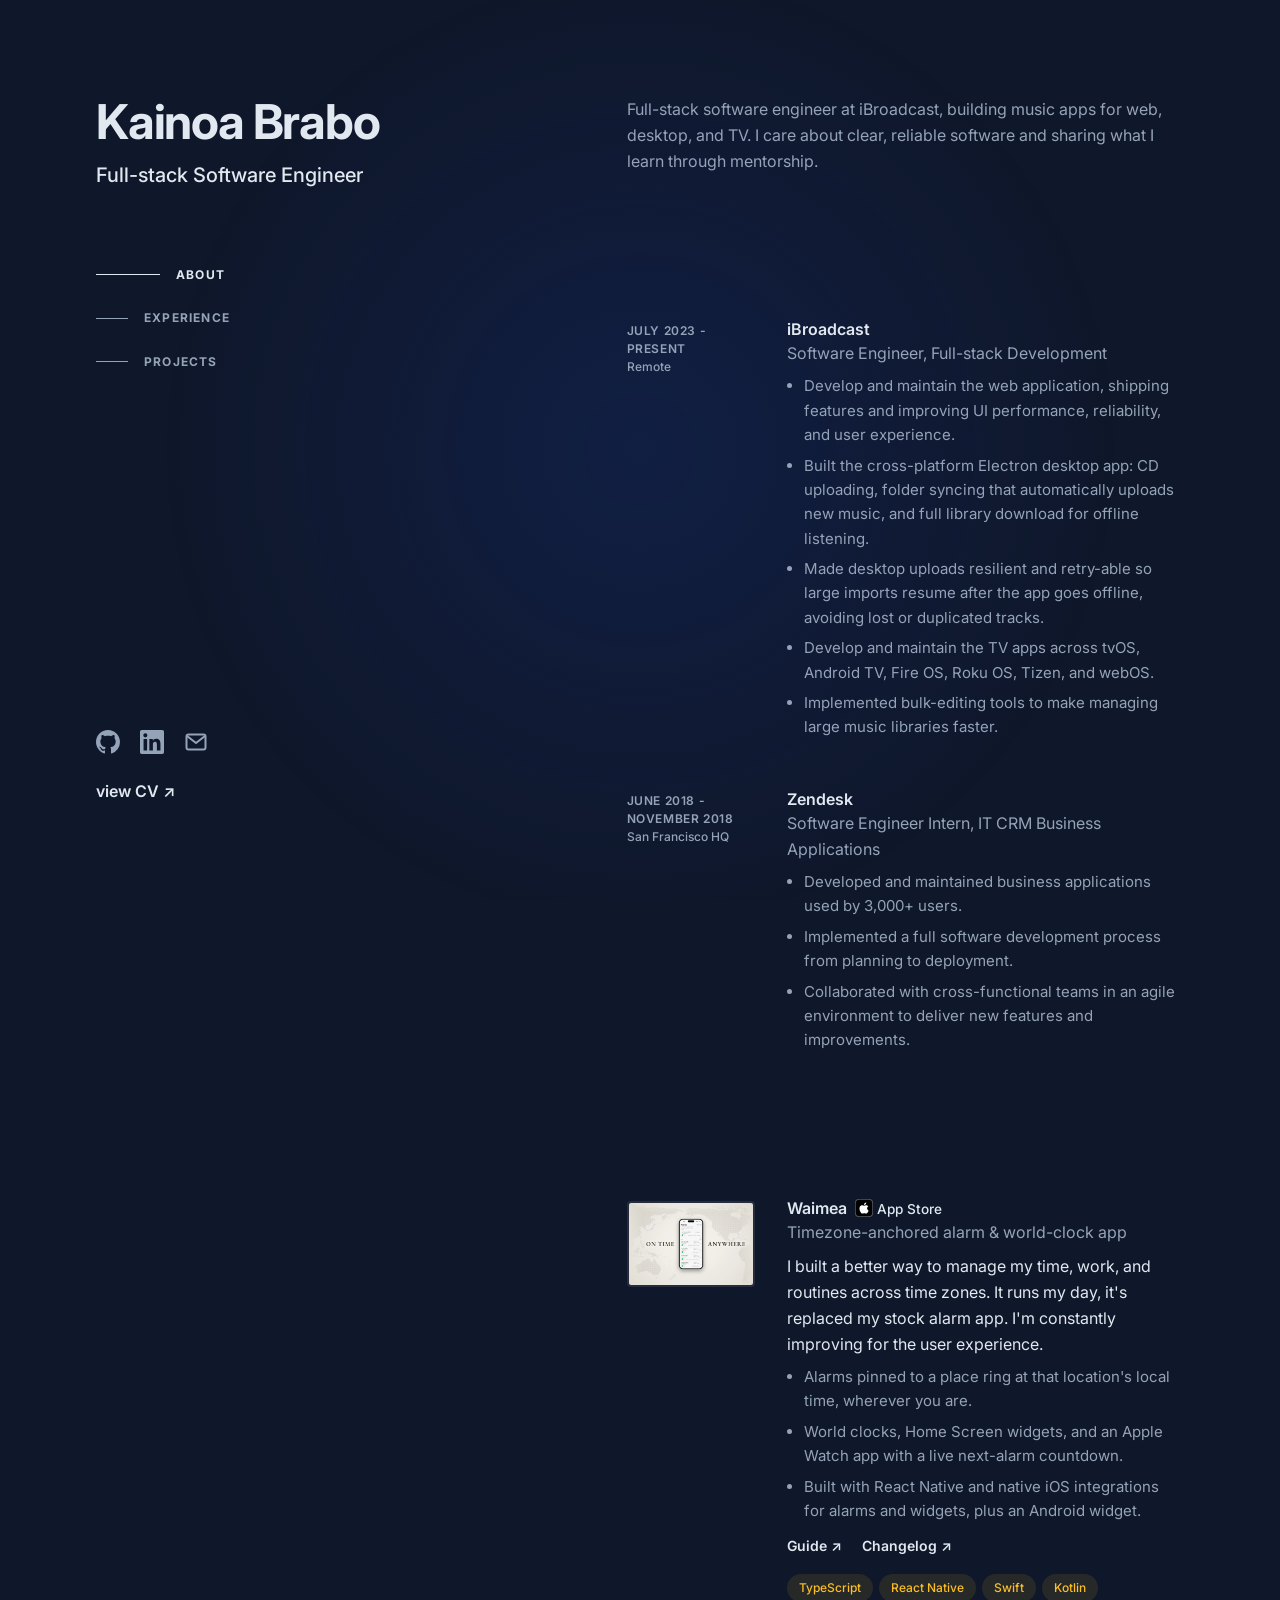
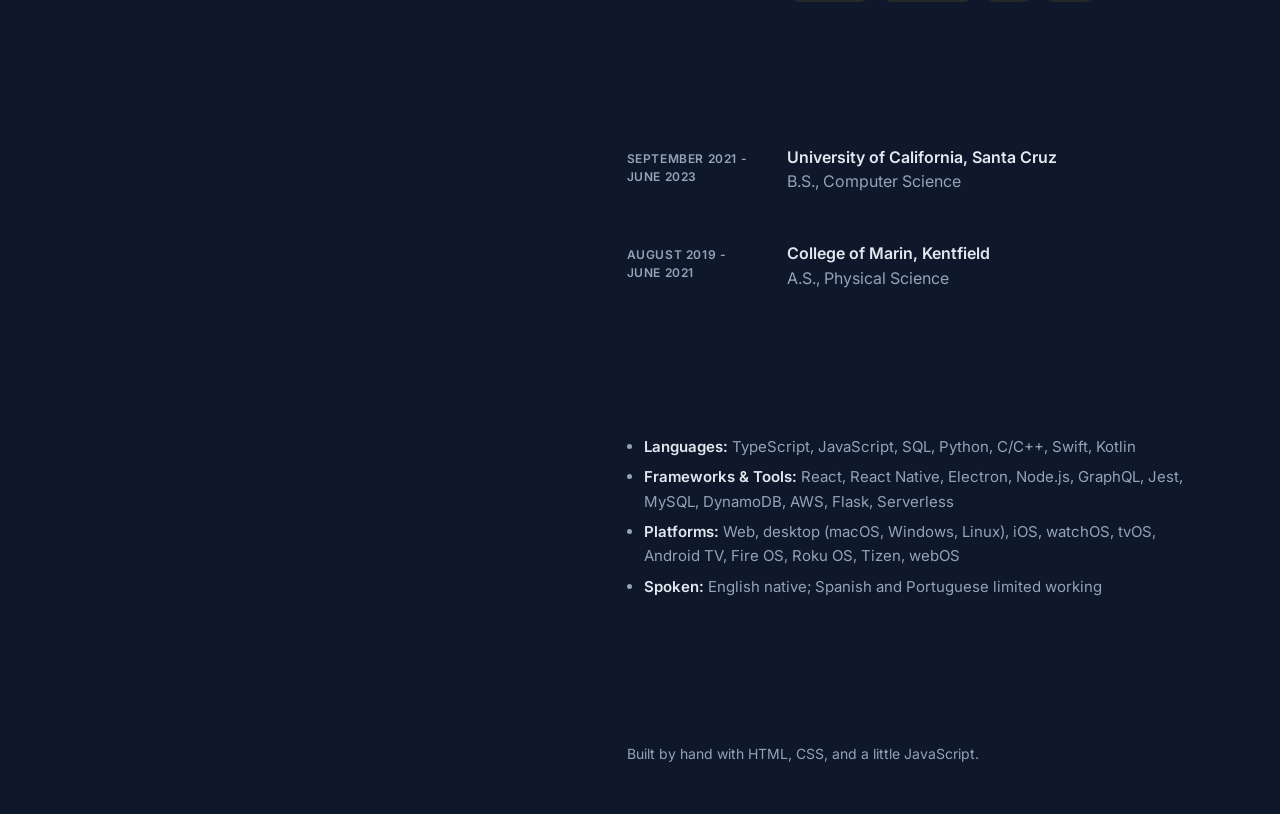
==== index.html @ 584d76d6 "portfolio: tighter section spacing on mobile" ====
<!DOCTYPE html>
<html lang="en">

<head>
    <meta charset="UTF-8">
    <meta name="viewport" content="width=device-width, initial-scale=1.0">
    <title>Kainoa Brabo | Full-stack Software Engineer</title>
    <meta name="description" content="Kainoa Brabo, full-stack software engineer at iBroadcast building music apps for web, desktop, and TV.">
    <meta name="theme-color" content="#0f172a">
    <link rel="canonical" href="https://kainoabrabo.com/">

    <!-- Open Graph / social preview -->
    <meta property="og:type" content="website">
    <meta property="og:title" content="Kainoa Brabo | Full-stack Software Engineer">
    <meta property="og:description" content="Full-stack software engineer at iBroadcast building music apps for web, desktop, and TV.">
    <meta property="og:url" content="https://kainoabrabo.com/">
    <meta name="twitter:card" content="summary">

    <!-- Inline SVG favicon (KB monogram), no external asset -->
    <link rel="icon" href="data:image/svg+xml,%3Csvg xmlns='http://www.w3.org/2000/svg' viewBox='0 0 32 32'%3E%3Crect width='32' height='32' rx='7' fill='%230f172a'/%3E%3Ctext x='16' y='21.5' text-anchor='middle' font-family='Arial,Helvetica,sans-serif' font-size='15' font-weight='700' fill='%23fbbf24'%3EKB%3C/text%3E%3C/svg%3E">

    <link rel="preconnect" href="https://fonts.googleapis.com">
    <link rel="preconnect" href="https://fonts.gstatic.com" crossorigin>
    <link href="https://fonts.googleapis.com/css2?family=Inter:wght@400;500;600;700&display=swap" rel="stylesheet">
    <link href="./assets/styles.css?v=9" rel="stylesheet">
    <script src="./js/main.js" defer></script>
</head>

<body>
    <a class="skip" href="#content">Skip to content</a>
    <div class="spotlight" aria-hidden="true"></div>

    <div class="layout">
        <header class="side">
            <div>
                <h1 class="name"><a href="/">Kainoa Brabo</a></h1>
                <p class="role">Full-stack Software Engineer</p>

                <!-- Print only: plain-text contact line, so the URLs survive on paper and in ATS text extraction. -->
                <p class="contact-print print-only">kainoabrabo.com &middot; brabo.kainoa@gmail.com &middot; linkedin.com/in/kainoabrabo &middot; github.com/kaibrabo</p>

                <nav class="nav" aria-label="Sections">
                    <ul>
                        <li><a href="#about"><span class="nav-line"></span><span>About</span></a></li>
                        <li><a href="#experience"><span class="nav-line"></span><span>Experience</span></a></li>
                        <li><a href="#projects"><span class="nav-line"></span><span>Projects</span></a></li>
                    </ul>
                </nav>
            </div>

            <div class="side-bottom">
                <ul class="socials" aria-label="Contact and profiles">
                    <li>
                        <a href="https://www.github.com/kaibrabo" aria-label="GitHub">
                            <svg viewBox="0 0 16 16" width="24" height="24" aria-hidden="true" focusable="false"><path fill="currentColor" d="M8 0C3.58 0 0 3.58 0 8c0 3.54 2.29 6.53 5.47 7.59.4.07.55-.17.55-.38 0-.19-.01-.82-.01-1.49-2.01.37-2.53-.49-2.69-.94-.09-.23-.48-.94-.82-1.13-.28-.15-.68-.52-.01-.53.63-.01 1.08.58 1.23.82.72 1.21 1.87.87 2.33.66.07-.52.28-.87.51-1.07-1.78-.2-3.64-.89-3.64-3.95 0-.87.31-1.59.82-2.15-.08-.2-.36-1.02.08-2.12 0 0 .67-.21 2.2.82.64-.18 1.32-.27 2-.27.68 0 1.36.09 2 .27 1.53-1.04 2.2-.82 2.2-.82.44 1.1.16 1.92.08 2.12.51.56.82 1.27.82 2.15 0 3.07-1.87 3.75-3.65 3.95.29.25.54.73.54 1.48 0 1.07-.01 1.93-.01 2.2 0 .21.15.46.55.38A8.01 8.01 0 0 0 16 8c0-4.42-3.58-8-8-8z"/></svg>
                        </a>
                    </li>
                    <li>
                        <a href="https://www.linkedin.com/in/kainoabrabo" aria-label="LinkedIn">
                            <svg viewBox="0 0 24 24" width="24" height="24" aria-hidden="true" focusable="false"><path fill="currentColor" d="M20.45 20.45h-3.56v-5.57c0-1.33-.02-3.04-1.85-3.04-1.85 0-2.14 1.45-2.14 2.94v5.67H9.35V9h3.41v1.56h.05c.48-.9 1.64-1.85 3.37-1.85 3.6 0 4.27 2.37 4.27 5.46v6.28zM5.34 7.43a2.06 2.06 0 1 1 0-4.13 2.06 2.06 0 0 1 0 4.13zM7.12 20.45H3.56V9h3.56v11.45zM22.22 0H1.77C.79 0 0 .77 0 1.73v20.54C0 23.23.79 24 1.77 24h20.45c.98 0 1.78-.77 1.78-1.73V1.73C24 .77 23.2 0 22.22 0z"/></svg>
                        </a>
                    </li>
                    <li>
                        <a href="mailto:brabo.kainoa@gmail.com" aria-label="Email">
                            <svg viewBox="0 0 24 24" width="24" height="24" aria-hidden="true" focusable="false"><rect x="2.5" y="4.5" width="19" height="15" rx="2" fill="none" stroke="currentColor" stroke-width="2"/><path d="m3 6 9 7 9-7" fill="none" stroke="currentColor" stroke-width="2" stroke-linejoin="round"/></svg>
                        </a>
                    </li>
                </ul>
                <a class="resume-link" href="./Kainoa-Brabo-Resume.pdf">view CV <span aria-hidden="true">&#8599;</span></a>
            </div>
        </header>

        <main id="content">
            <section id="about" aria-labelledby="about-title">
                <h2 class="section-title" id="about-title">About</h2>
                <p>Full-stack software engineer at iBroadcast, building music apps for web, desktop, and TV. I care about clear, reliable software and sharing what I learn through mentorship.</p>
            </section>

            <section id="experience" aria-labelledby="experience-title">
                <h2 class="section-title" id="experience-title">Experience</h2>
                <ol class="cards">
                    <li class="card">
                        <p class="card-date">July 2023 - Present<span class="sep"> | </span><span class="card-loc">Remote</span></p>
                        <div class="card-body">
                            <h3 class="card-title"><a href="https://www.ibroadcast.com/">iBroadcast</a></h3>
                            <p class="card-role">Software Engineer, Full-stack Development</p>
                            <ul class="points">
                                <li>Develop and maintain the web application, shipping features and improving UI performance, reliability, and user experience.</li>
                                <li>Built the cross-platform Electron desktop app: CD uploading, folder syncing that automatically uploads new music, and full library download for offline listening.</li>
                                <li>Made desktop uploads resilient and retry-able so large imports resume after the app goes offline, avoiding lost or duplicated tracks.</li>
                                <li>Develop and maintain the TV apps across tvOS, Android TV, Fire OS, Roku OS, Tizen, and webOS.</li>
                                <li>Implemented bulk-editing tools to make managing large music libraries faster.</li>
                            </ul>
                        </div>
                    </li>
                    <li class="card">
                        <p class="card-date">June 2018 - November 2018<span class="sep"> | </span><span class="card-loc">San Francisco HQ</span></p>
                        <div class="card-body">
                            <h3 class="card-title"><a href="https://www.zendesk.com/">Zendesk</a></h3>
                            <p class="card-role">Software Engineer Intern, IT CRM Business Applications</p>
                            <ul class="points">
                                <li>Developed and maintained business applications used by 3,000+ users.</li>
                                <li>Implemented a full software development process from planning to deployment.</li>
                                <li>Collaborated with cross-functional teams in an agile environment to deliver new features and improvements.</li>
                            </ul>
                        </div>
                    </li>
                </ol>
            </section>

            <section id="projects" aria-labelledby="projects-title">
                <h2 class="section-title" id="projects-title">Projects</h2>
                <ol class="cards">
                    <li class="card">
                        <img class="thumb" src="./assets/waimea-mockup.webp" width="960" height="640" loading="lazy" alt="Waimea home screen on an iPhone, listing clocks for San Francisco, New York, Sydney, London and Bangkok">
                        <div class="card-body">
                            <h3 class="card-title"><a href="https://kainoabrabo.com/waimea/">Waimea</a> <a class="appstore" href="https://apps.apple.com/app/id6805688588"><svg class="appstore-badge" width="24" height="24" xmlns="http://www.w3.org/2000/svg" viewBox="0 0 34 34" aria-hidden="true" focusable="false"><rect x="0.5" y="0.5" width="33" height="33" rx="7" fill="#000" stroke="#a6a6a6"/><g transform="translate(6.5,6.5) scale(0.88)" fill="#fff"><path d="M12.152 6.896c-.948 0-2.415-1.078-3.96-1.04-2.04.027-3.91 1.183-4.961 3.014-2.117 3.675-.546 9.103 1.519 12.09 1.013 1.454 2.208 3.09 3.792 3.032 1.52-.065 2.09-.987 3.935-.987 1.831 0 2.35.987 3.96.948 1.637-.026 2.676-1.48 3.676-2.948 1.156-1.688 1.636-3.325 1.662-3.415-.039-.013-3.182-1.221-3.22-4.857-.026-3.04 2.48-4.494 2.597-4.559-1.429-2.09-3.623-2.324-4.39-2.376-2-.156-3.675 1.09-4.61 1.09zM15.53 3.83c.843-1.012 1.4-2.427 1.245-3.83-1.207.052-2.662.805-3.532 1.818-.78.896-1.454 2.338-1.273 3.714 1.338.104 2.715-.688 3.559-1.701z"/></g></svg><span class="appstore-label">App Store</span></a></h3>
                            <p class="card-role">Timezone-anchored alarm &amp; world-clock app</p>
                            <p class="origin">I built a better way to manage my time, work, and routines across time zones. It runs my day, it's replaced my stock alarm app. I'm constantly improving for the user experience.</p>
                            <ul class="points">
                                <li>Alarms pinned to a place ring at that location's local time, wherever you are.</li>
                                <li>World clocks, Home Screen widgets, and an Apple Watch app with a live next-alarm countdown.</li>
                                <li>Built with React Native and native iOS integrations for alarms and widgets, plus an Android widget.</li>
                            </ul>
                            <p class="project-links"><a href="https://kainoabrabo.com/waimea/guide/">Guide <span aria-hidden="true">&#8599;</span></a> <a href="https://kainoabrabo.com/waimea/changelog/">Changelog <span aria-hidden="true">&#8599;</span></a></p>
                            <ul class="tags" aria-label="Technologies">
                                <li>TypeScript</li>
                                <li>React Native</li>
                                <li>Swift</li>
                                <li>Kotlin</li>
                            </ul>
                        </div>
                    </li>
                </ol>
            </section>

            <section id="education" aria-labelledby="education-title">
                <h2 class="section-title" id="education-title">Education</h2>
                <ol class="cards">
                    <li class="card">
                        <p class="card-date">September 2021 - June 2023</p>
                        <div class="card-body">
                            <h3 class="card-title">University of California, Santa Cruz</h3>
                            <p class="card-role">B.S., Computer Science</p>
                        </div>
                    </li>
                    <li class="card">
                        <p class="card-date">August 2019 - June 2021</p>
                        <div class="card-body">
                            <h3 class="card-title">College of Marin, Kentfield</h3>
                            <p class="card-role">A.S., Physical Science</p>
                        </div>
                    </li>
                </ol>
            </section>

            <section id="skills" aria-labelledby="skills-title">
                <h2 class="section-title" id="skills-title">Skills</h2>
                <ul class="points skills">
                    <li><strong>Languages:</strong> TypeScript, JavaScript, SQL, Python, C/C++, Swift, Kotlin</li>
                    <li><strong>Frameworks &amp; Tools:</strong> React, React Native, Electron, Node.js, GraphQL, Jest, MySQL, DynamoDB, AWS, Flask, Serverless</li>
                    <li><strong>Platforms:</strong> Web, desktop (macOS, Windows, Linux), iOS, watchOS, tvOS, Android TV, Fire OS, Roku OS, Tizen, webOS</li>
                    <li><strong>Spoken:</strong> English native; Spanish and Portuguese limited working</li>
                </ul>
            </section>

            <footer class="site-footer">
                <p>Built by hand with HTML, CSS, and a little JavaScript.</p>
            </footer>
        </main>
    </div>
</body>

</html>
---- assets/styles.css ----
/* Portfolio page. Mobile-first screen styles, wider layouts behind
   `screen and (min-width)` queries so they never apply when printing,
   and a separate print block at the end that turns the same HTML into a
   one-page Letter resume. */

@page {
    size: letter;
    margin: 0.5in;
}

:root {
    --bg: #0f172a;
    --text: #94a3b8;
    --head: #e2e8f0;
    --accent: #fbbf24;
    --tag-bg: rgba(251, 191, 36, 0.1);
    --card-hover: rgba(30, 41, 59, 0.5);
    --card-edge: rgba(148, 163, 184, 0.1);
    --spot: rgba(29, 78, 216, 0.15);
    --gutter: 1rem;
    color-scheme: dark;
}

* { box-sizing: border-box; }

html { -webkit-text-size-adjust: 100%; }

body {
    margin: 0;
    background: var(--bg);
    color: var(--text);
    font-family: Inter, system-ui, -apple-system, "Segoe UI", Roboto, "Helvetica Neue", Arial, sans-serif;
    font-size: 16px;
    line-height: 1.625;
    -webkit-font-smoothing: antialiased;
}

a { color: var(--head); text-decoration: none; }
a:hover { color: var(--accent); }
:focus-visible { outline: 2px solid var(--accent); outline-offset: 3px; border-radius: 2px; }

.print-only { display: none; }

.skip {
    position: absolute;
    left: var(--gutter);
    top: -4rem;
    z-index: 10;
    padding: 0.5rem 1rem;
    background: var(--accent);
    color: var(--bg);
    font-weight: 600;
    border-radius: 0.25rem;
}
.skip:focus { top: 1rem; color: var(--bg); }

/* Cursor spotlight: a fixed layer whose gradient centre js/main.js moves.
   Hidden unless the script turns it on (fine pointer, motion allowed). */
.spotlight {
    display: none;
    position: fixed;
    inset: 0;
    z-index: 0;
    pointer-events: none;
    background: radial-gradient(600px at var(--x, 50%) var(--y, 50%), var(--spot), transparent 80%);
}
.spotlight-on .spotlight { display: block; }

.layout {
    position: relative;
    z-index: 1;
    max-width: 80rem;
    margin: 0 auto;
    padding: 3rem var(--gutter);
}

/* Left column: name, role, nav, socials */
.name {
    margin: 0;
    font-size: 2.25rem;
    font-weight: 700;
    line-height: 1.1;
    letter-spacing: -0.025em;
}
.name a { color: var(--head); }

.role {
    margin: 0.75rem 0 0;
    color: var(--head);
    font-size: 1.125rem;
    font-weight: 500;
    line-height: 1.4;
}

.nav { display: none; }
.nav ul { list-style: none; margin: 0; padding: 0; width: max-content; }
.nav a {
    display: flex;
    align-items: center;
    padding: 0.75rem 0;
    color: var(--text);
    font-size: 0.75rem;
    font-weight: 700;
    letter-spacing: 0.1em;
    text-transform: uppercase;
}
.nav-line {
    display: inline-block;
    width: 2rem;
    height: 1px;
    margin-right: 1rem;
    background: currentColor;
    transition: width 0.15s ease, background-color 0.15s ease;
}
.nav a:hover,
.nav a:focus-visible,
.nav a.active { color: var(--head); }
.nav a:hover .nav-line,
.nav a:focus-visible .nav-line,
.nav a.active .nav-line { width: 4rem; background: var(--head); }

.socials {
    list-style: none;
    display: flex;
    align-items: center;
    gap: 1.25rem;
    margin: 2rem 0 0;
    padding: 0;
}
.socials a { display: block; color: var(--text); }
.socials a:hover { color: var(--head); }
.socials svg { display: block; width: 24px; height: 24px; }

.resume-link {
    display: inline-block;
    margin-top: 1.5rem;
    font-weight: 600;
}

/* Right column: sections */
/* Phone spacing is tighter; the tablet query restores the roomier values. */
main { padding-top: 2.5rem; }

section {
    margin-bottom: 2.5rem;
    scroll-margin-top: 4rem;
}

.section-title {
    position: sticky;
    top: 0;
    z-index: 2;
    margin: 0 calc(var(--gutter) * -1) 0.5rem;
    padding: 0.75rem var(--gutter);
    background: rgba(15, 23, 42, 0.75);
    -webkit-backdrop-filter: blur(8px);
    backdrop-filter: blur(8px);
    color: var(--head);
    font-size: 0.875rem;
    font-weight: 700;
    letter-spacing: 0.1em;
    text-transform: uppercase;
}

#about p { margin: 0 0 1rem; }

.cards { list-style: none; margin: 0; padding: 0; }

.card {
    position: relative;
    display: grid;
    gap: 0.5rem;
    margin-bottom: 2rem;
    transition: opacity 0.15s ease;
}
.card:last-child { margin-bottom: 0; }
/* Hover surface sits behind the content, wider than the card itself. */
.card::before {
    content: "";
    position: absolute;
    inset: -1rem;
    z-index: 0;
    border-radius: 0.375rem;
    transition: background-color 0.15s ease, box-shadow 0.15s ease;
}
.card > * { position: relative; z-index: 1; }

.card-date {
    margin: 0;
    padding-top: 0.25rem;
    font-size: 0.75rem;
    font-weight: 600;
    letter-spacing: 0.05em;
    line-height: 1.5;
    text-transform: uppercase;
}
.card-date .sep { display: none; }
.card-loc { display: block; font-weight: 500; text-transform: none; letter-spacing: 0; }

.card-title {
    margin: 0;
    color: var(--head);
    font-size: 1rem;
    font-weight: 600;
    line-height: 1.4;
}

.card-role { margin: 0; }

.origin { margin: 0.5rem 0 0; color: var(--head); }

.points {
    margin: 0.5rem 0 0;
    padding-left: 1.1rem;
    list-style: disc;
    font-size: 0.9375rem;
}
.points li { margin: 0.375rem 0 0; }
.skills { margin-top: 0; }
.skills strong { color: var(--head); font-weight: 600; }

.project-links { margin: 0.75rem 0 0; display: flex; gap: 1.25rem; font-size: 0.875rem; font-weight: 600; }

.tags {
    list-style: none;
    display: flex;
    flex-wrap: wrap;
    gap: 0.375rem;
    margin: 1rem 0 0;
    padding: 0;
}
.tags li {
    padding: 0.25rem 0.75rem;
    border-radius: 999px;
    background: var(--tag-bg);
    color: var(--accent);
    font-size: 0.75rem;
    font-weight: 500;
    line-height: 1.25rem;
}

.thumb {
    order: 2;
    display: block;
    width: 100%;
    max-width: 12rem;
    height: auto;
    border: 2px solid rgba(226, 232, 240, 0.1);
    border-radius: 0.25rem;
}

/* App Store link: the label reads as words, not only a glyph. */
.appstore { margin-left: 0.25rem; white-space: nowrap; font-weight: 500; }
.appstore-badge {
    width: auto;
    height: 18px;
    vertical-align: middle;
    position: relative;
    top: -1px;
}
.appstore-label { margin-left: 4px; font-size: 0.85em; vertical-align: middle; }

.site-footer { max-width: 28rem; padding-bottom: 3rem; font-size: 0.875rem; }
.site-footer p { margin: 0; }

/* Tablet */
@media screen and (min-width: 768px) {
    :root { --gutter: 3rem; }
    .layout { padding-top: 5rem; padding-bottom: 5rem; }
    .name { font-size: 3rem; }
    .role { font-size: 1.25rem; }
    main { padding-top: 4rem; }
    section { margin-bottom: 6rem; }
    .section-title { margin-bottom: 1rem; padding-top: 1.25rem; padding-bottom: 1.25rem; }
    .card { grid-template-columns: 8rem 1fr; gap: 1rem 2rem; margin-bottom: 3rem; }
    .thumb { order: 0; margin-top: 0.25rem; }
}

/* Desktop: sticky left column, scrolling right column */
@media screen and (min-width: 1024px) {
    :root { --gutter: 6rem; }
    .layout {
        display: flex;
        justify-content: space-between;
        gap: 1rem;
        padding-top: 0;
        padding-bottom: 0;
    }
    .side {
        position: sticky;
        top: 0;
        display: flex;
        flex-direction: column;
        justify-content: space-between;
        width: 48%;
        max-height: 100vh;
        padding: 6rem 0;
    }
    main { width: 52%; padding: 6rem 0 0; }
    section { margin-bottom: 9rem; scroll-margin-top: 6rem; }
    .nav { display: block; margin-top: 4rem; }

    /* The left nav names each section, so the headings are for screen readers only. */
    .section-title {
        position: absolute;
        width: 1px;
        height: 1px;
        margin: -1px;
        padding: 0;
        overflow: hidden;
        clip: rect(0 0 0 0);
        white-space: nowrap;
        border: 0;
    }

    /* Card highlight: hovering or focusing inside a list dims the other cards. */
    .card:hover::before,
    .card:focus-within::before {
        background: var(--card-hover);
        box-shadow: inset 0 1px 0 0 var(--card-edge);
    }
    .cards:hover .card,
    .cards:focus-within .card { opacity: 0.5; }
    .cards .card:hover,
    .cards .card:focus-within { opacity: 1; }
}

@media (prefers-reduced-motion: reduce) {
    .nav-line,
    .card,
    .card::before { transition: none; }
}

/* Print / Save as PDF: a one-page Letter resume from the same HTML.
   Only the base (mobile) screen styles reach here, since the wider layouts
   are screen-only, so this block undoes those and nothing else. */
@media print {
    /* Light color-scheme, or Chrome paints the page margins with the dark canvas. */
    :root { --text: #222; --head: #000; color-scheme: light; background: #fff; }

    /* Sizes in px: 1px = 1/96in in print, so 13.3px is 10pt body text. */
    body {
        background: #fff;
        color: #222;
        font-size: 13.3px;
        line-height: 1.3;
    }
    a { color: inherit; }

    .skip,
    .spotlight,
    .nav,
    .side-bottom,
    .thumb,
    .tags,
    .project-links,
    .appstore-badge,
    .site-footer { display: none !important; }
    .print-only { display: block; }

    .layout { display: block; max-width: none; padding: 0; }
    main { padding: 0; }

    .name { font-size: 28px; letter-spacing: 0.01em; }
    .role { margin: 2px 0 0; font-size: 15px; font-weight: 600; }
    .contact-print { margin: 3px 0 0; color: #444; }

    section { margin: 13px 0 0; }
    #about p { margin: 0; }

    .section-title {
        position: static;
        margin: 0 0 6px;
        padding: 0 0 2px;
        background: none;
        -webkit-backdrop-filter: none;
        backdrop-filter: none;
        border-bottom: 1px solid #999;
        font-size: 13.3px;
        letter-spacing: 0.12em;
    }

    /* Grid, not absolute positioning: positioned boxes paint after normal
       flow, which reorders the PDF's text and scrambles ATS extraction.
       .card-body's children join the grid so the date sits on the title row. */
    .card {
        display: grid;
        grid-template-columns: 1fr auto;
        gap: 0 1rem;
        margin: 0 0 8px;
        break-inside: avoid;
    }
    /* z-index on a grid item also paints it out of order, so reset both. */
    .card,
    .card > * { position: static; z-index: auto; }
    .card::before { display: none; }
    .card-body { display: contents; }
    .card-body > * { grid-column: 1 / -1; }
    .card-body > .card-title { grid-column: 1; grid-row: 1; }

    .card-date {
        grid-column: 2;
        grid-row: 1;
        padding: 0;
        color: #444;
        font-size: 12.5px;
        font-weight: 400;
        letter-spacing: 0;
        text-transform: none;
        text-align: right;
    }
    .card-date .sep,
    .card-loc { display: inline; font-weight: 400; }

    .card-title { font-size: 14px; font-weight: 700; }
    .card-role { font-style: italic; color: #333; }
    .origin { margin: 1px 0 0; color: #222; }

    .points { margin: 2px 0 0; padding-left: 16px; font-size: 13.3px; }
    .points li { margin: 0 0 1px; }
    .skills strong { color: #000; }

    .appstore { margin-left: 4px; font-weight: 400; }
    .appstore-label { margin-left: 0; font-size: 0.85em; color: #444; }
}
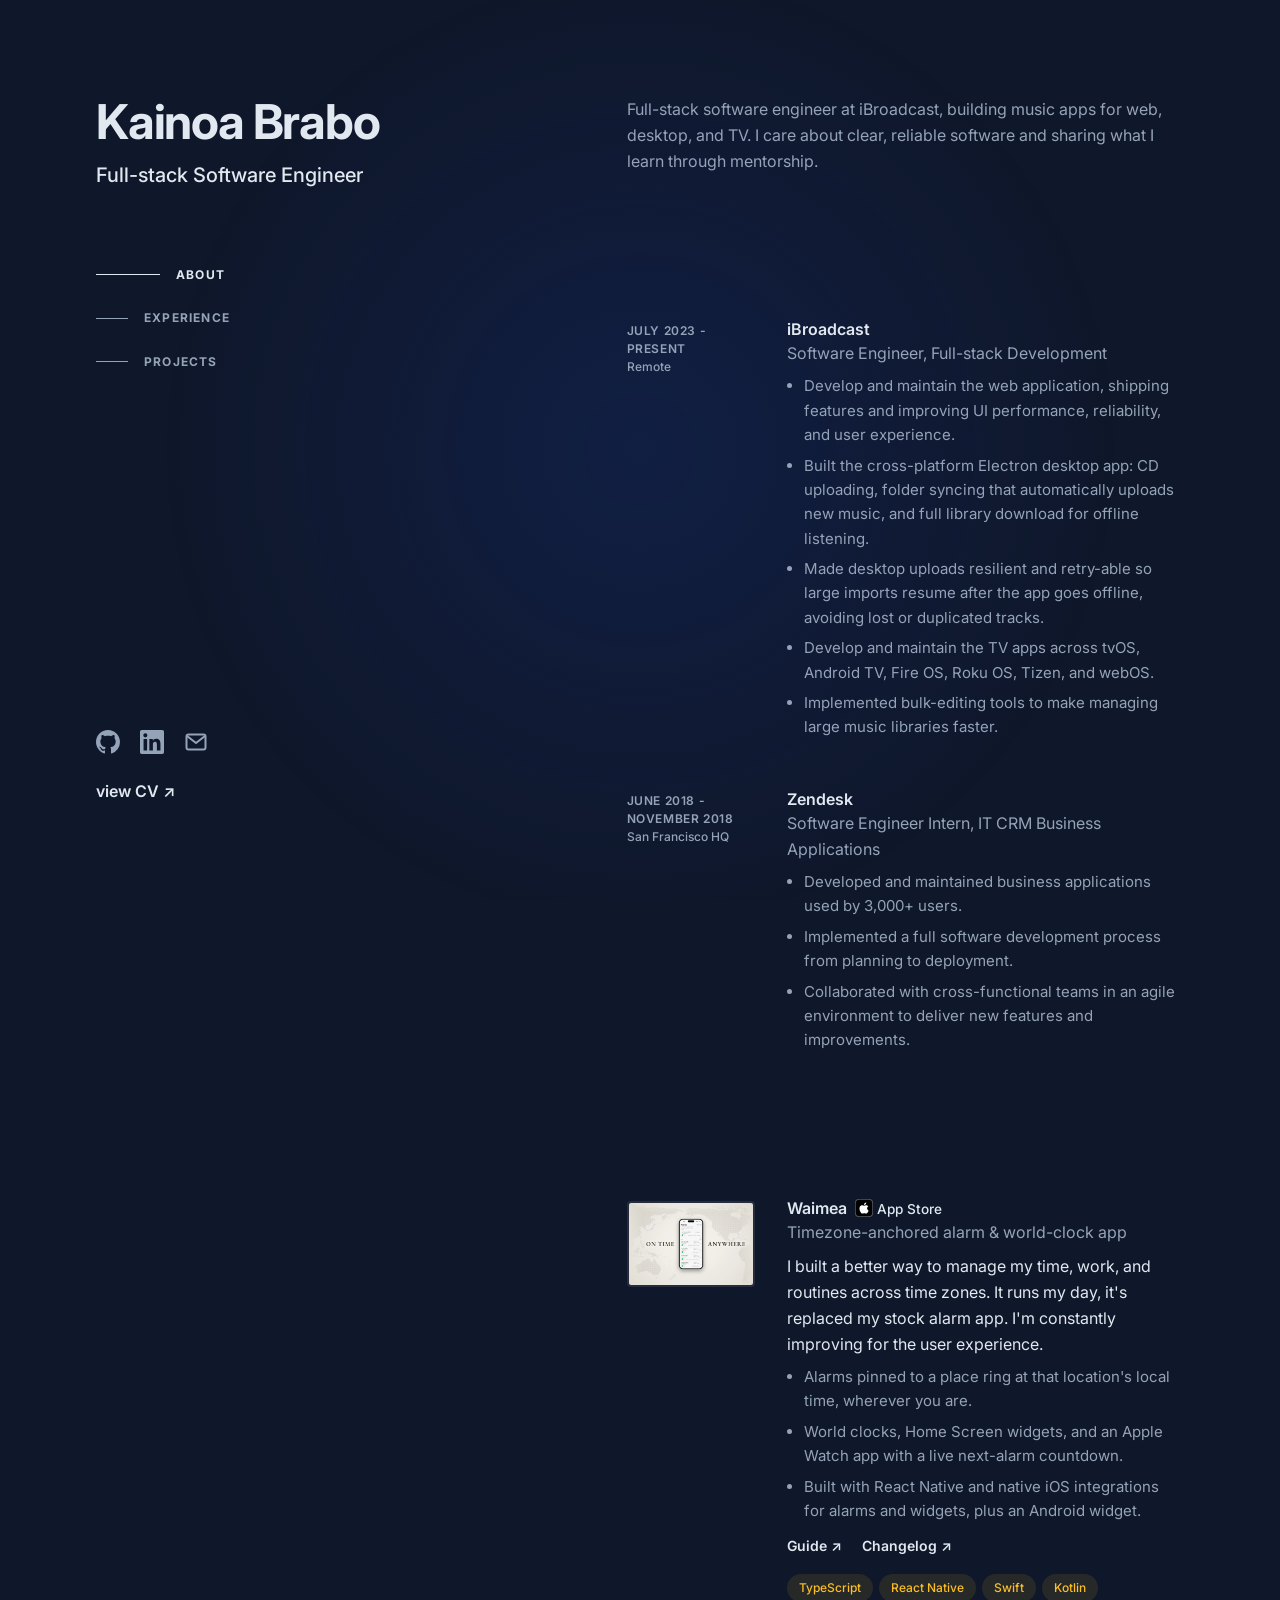
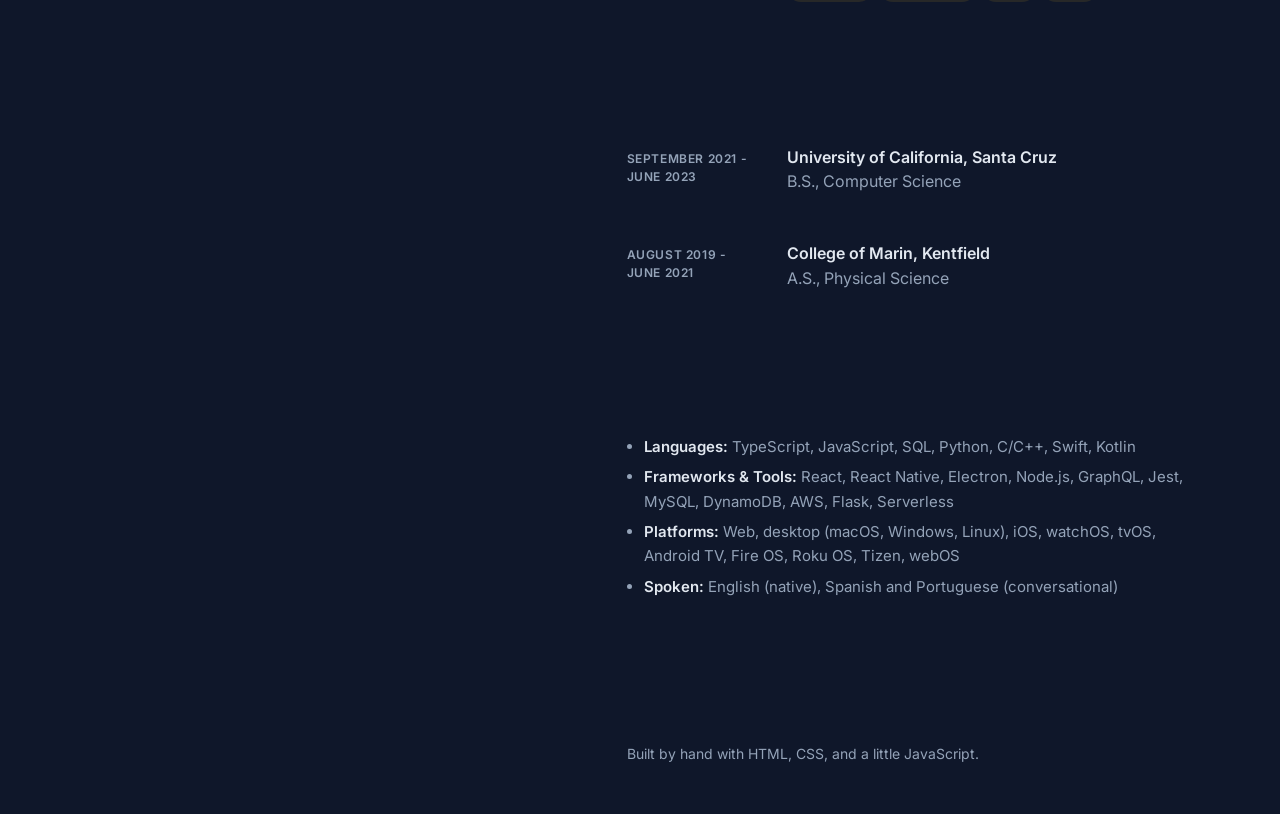
==== commit bbad602b: "portfolio: spoken languages as native and conversational" ====
--- a/index.html
+++ b/index.html
@@ -160,7 +160,7 @@
                     <li><strong>Languages:</strong> TypeScript, JavaScript, SQL, Python, C/C++, Swift, Kotlin</li>
                     <li><strong>Frameworks &amp; Tools:</strong> React, React Native, Electron, Node.js, GraphQL, Jest, MySQL, DynamoDB, AWS, Flask, Serverless</li>
                     <li><strong>Platforms:</strong> Web, desktop (macOS, Windows, Linux), iOS, watchOS, tvOS, Android TV, Fire OS, Roku OS, Tizen, webOS</li>
-                    <li><strong>Spoken:</strong> English native; Spanish and Portuguese limited working</li>
+                    <li><strong>Spoken:</strong> English (native), Spanish and Portuguese (conversational)</li>
                 </ul>
             </section>
 
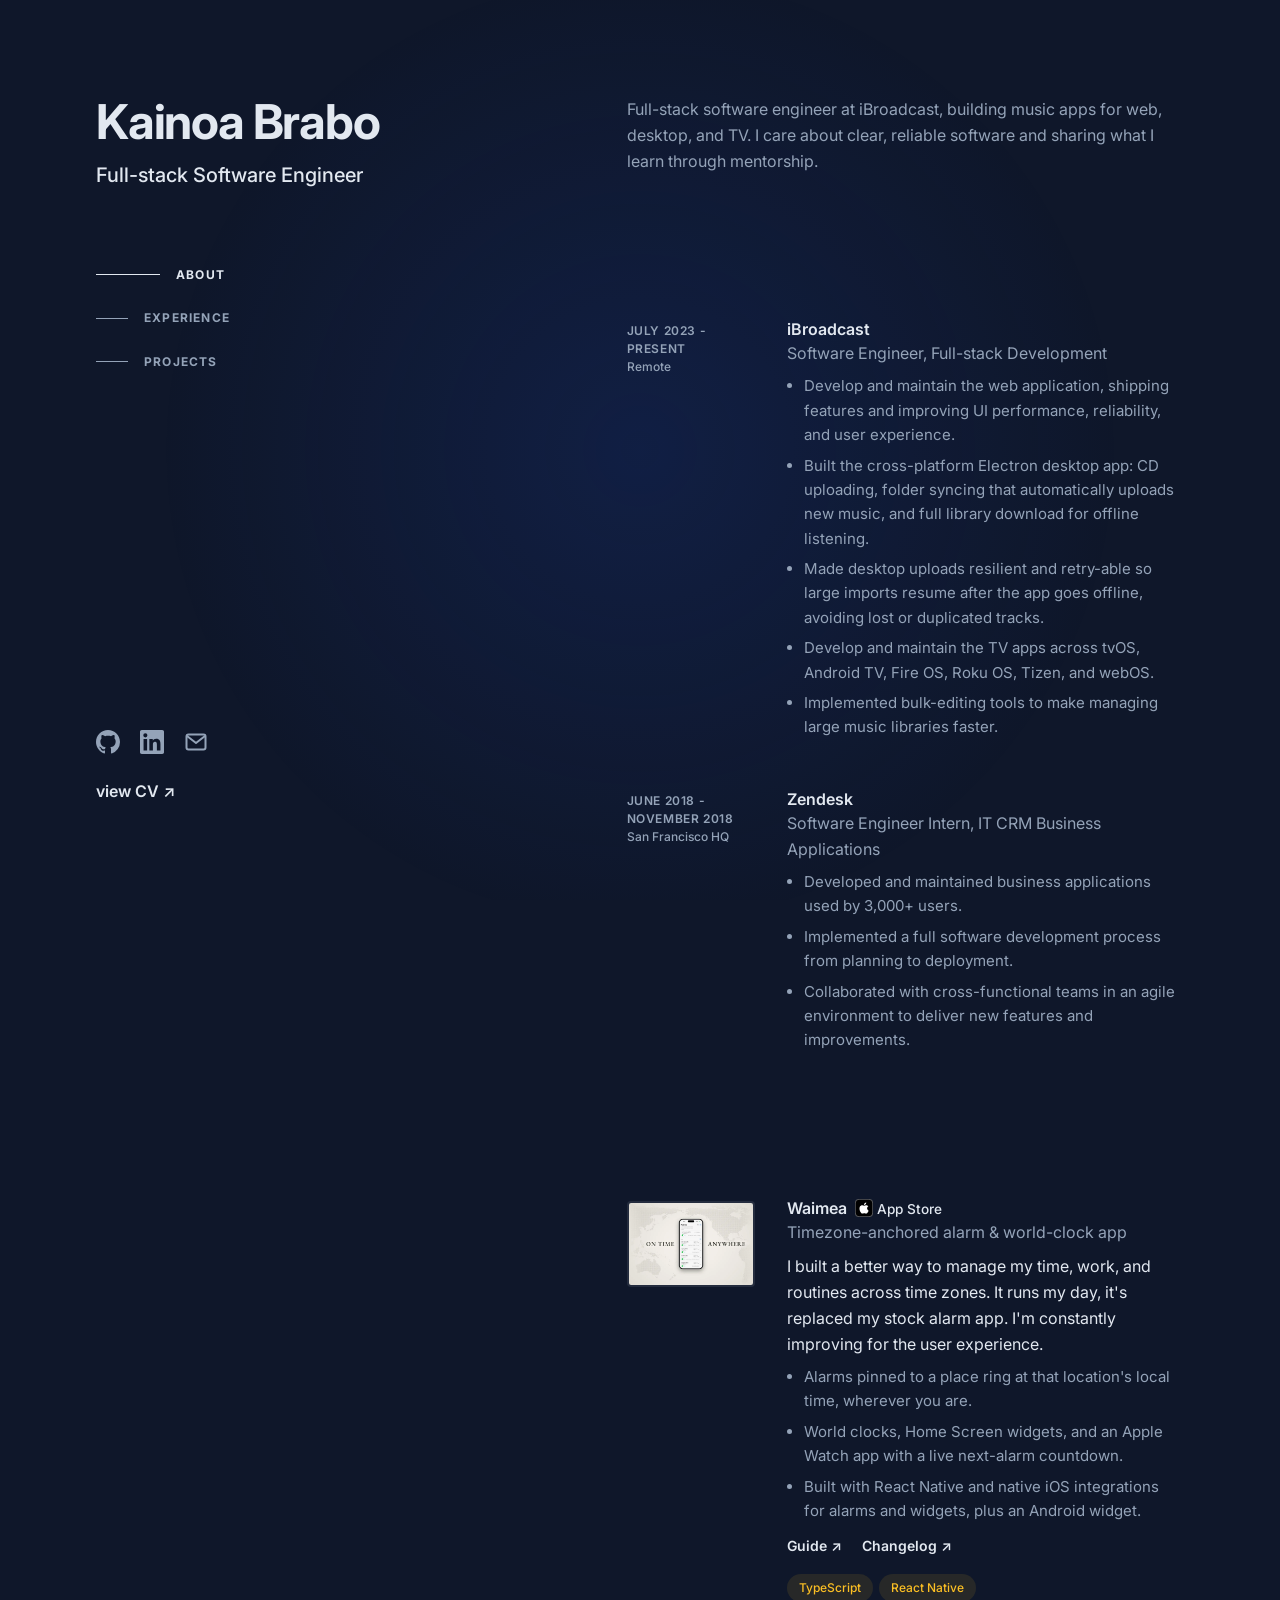
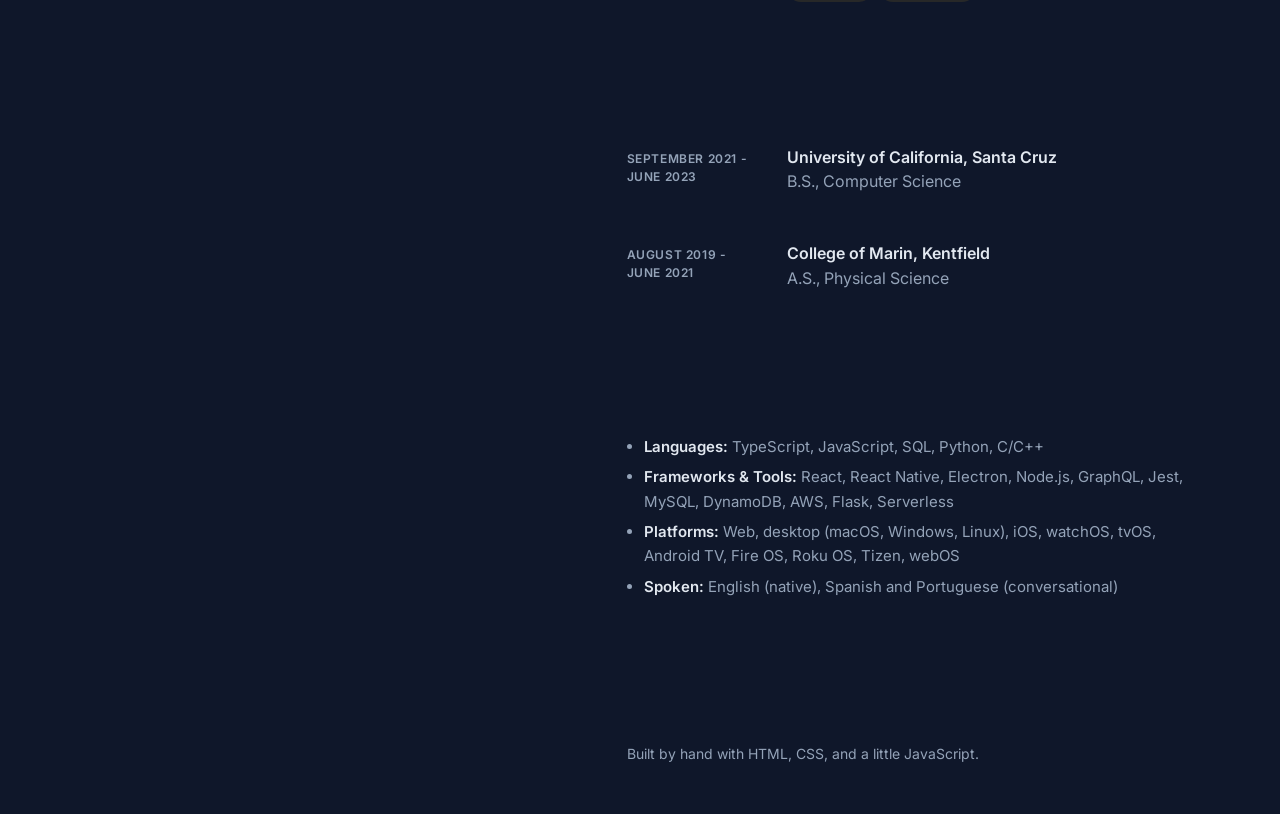
==== commit ee6cb04f: "portfolio: remove Swift and Kotlin" ====
--- a/index.html
+++ b/index.html
@@ -126,8 +126,6 @@
                             <ul class="tags" aria-label="Technologies">
                                 <li>TypeScript</li>
                                 <li>React Native</li>
-                                <li>Swift</li>
-                                <li>Kotlin</li>
                             </ul>
                         </div>
                     </li>
@@ -157,7 +155,7 @@
             <section id="skills" aria-labelledby="skills-title">
                 <h2 class="section-title" id="skills-title">Skills</h2>
                 <ul class="points skills">
-                    <li><strong>Languages:</strong> TypeScript, JavaScript, SQL, Python, C/C++, Swift, Kotlin</li>
+                    <li><strong>Languages:</strong> TypeScript, JavaScript, SQL, Python, C/C++</li>
                     <li><strong>Frameworks &amp; Tools:</strong> React, React Native, Electron, Node.js, GraphQL, Jest, MySQL, DynamoDB, AWS, Flask, Serverless</li>
                     <li><strong>Platforms:</strong> Web, desktop (macOS, Windows, Linux), iOS, watchOS, tvOS, Android TV, Fire OS, Roku OS, Tizen, webOS</li>
                     <li><strong>Spoken:</strong> English (native), Spanish and Portuguese (conversational)</li>
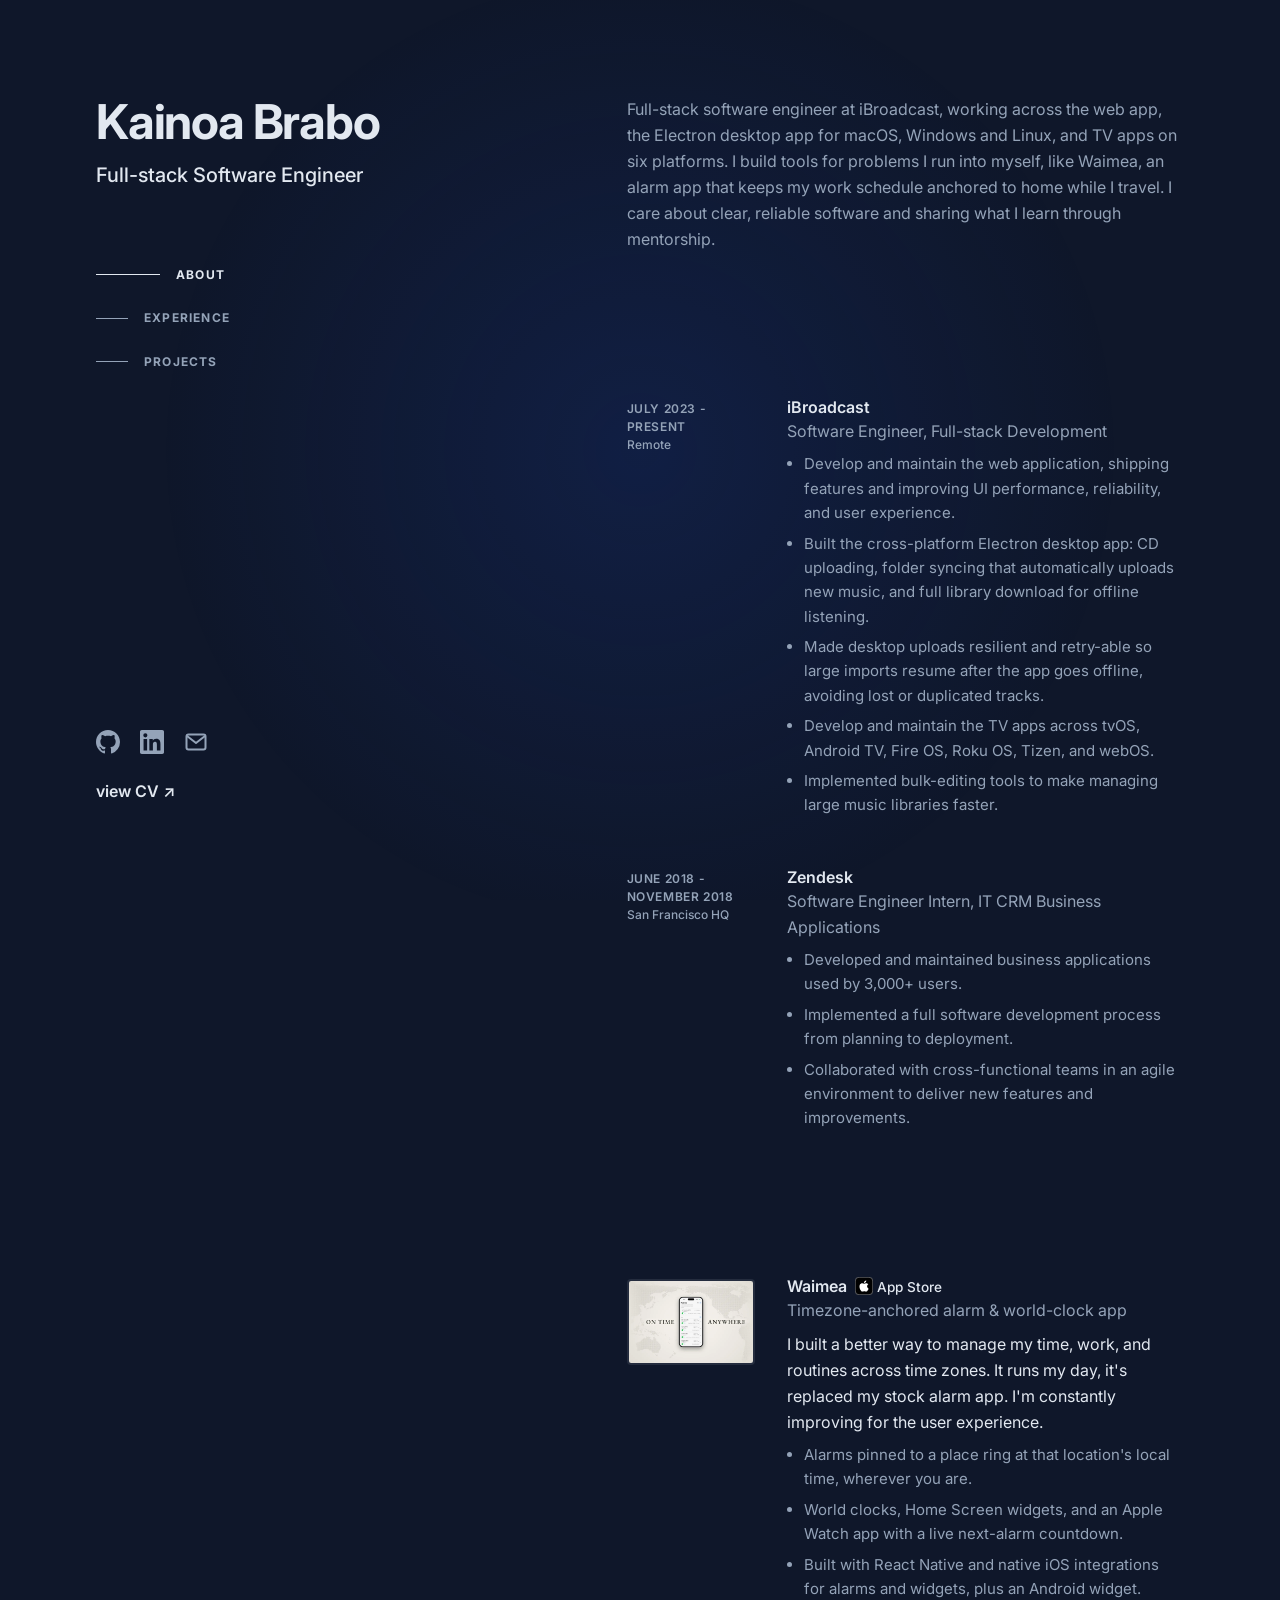
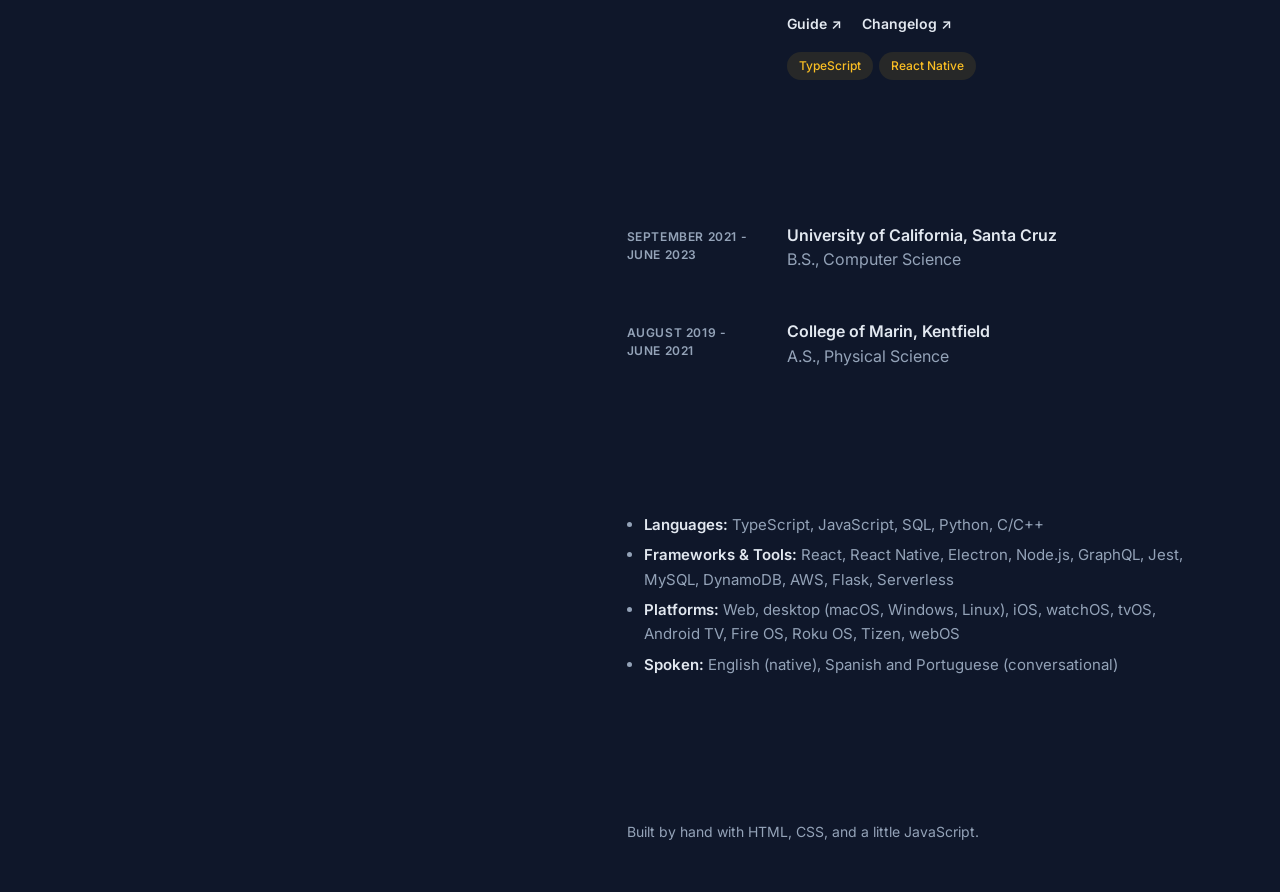
==== commit 216432bb: "portfolio: About is a condensed version of my LinkedIn About" ====
--- a/index.html
+++ b/index.html
@@ -73,7 +73,7 @@
         <main id="content">
             <section id="about" aria-labelledby="about-title">
                 <h2 class="section-title" id="about-title">About</h2>
-                <p>Full-stack software engineer at iBroadcast, building music apps for web, desktop, and TV. I care about clear, reliable software and sharing what I learn through mentorship.</p>
+                <p>Full-stack software engineer at iBroadcast, working across the web app, the Electron desktop app for macOS, Windows and Linux, and TV apps on six platforms. I build tools for problems I run into myself, like Waimea, an alarm app that keeps my work schedule anchored to home while I travel. I care about clear, reliable software and sharing what I learn through mentorship.</p>
             </section>
 
             <section id="experience" aria-labelledby="experience-title">
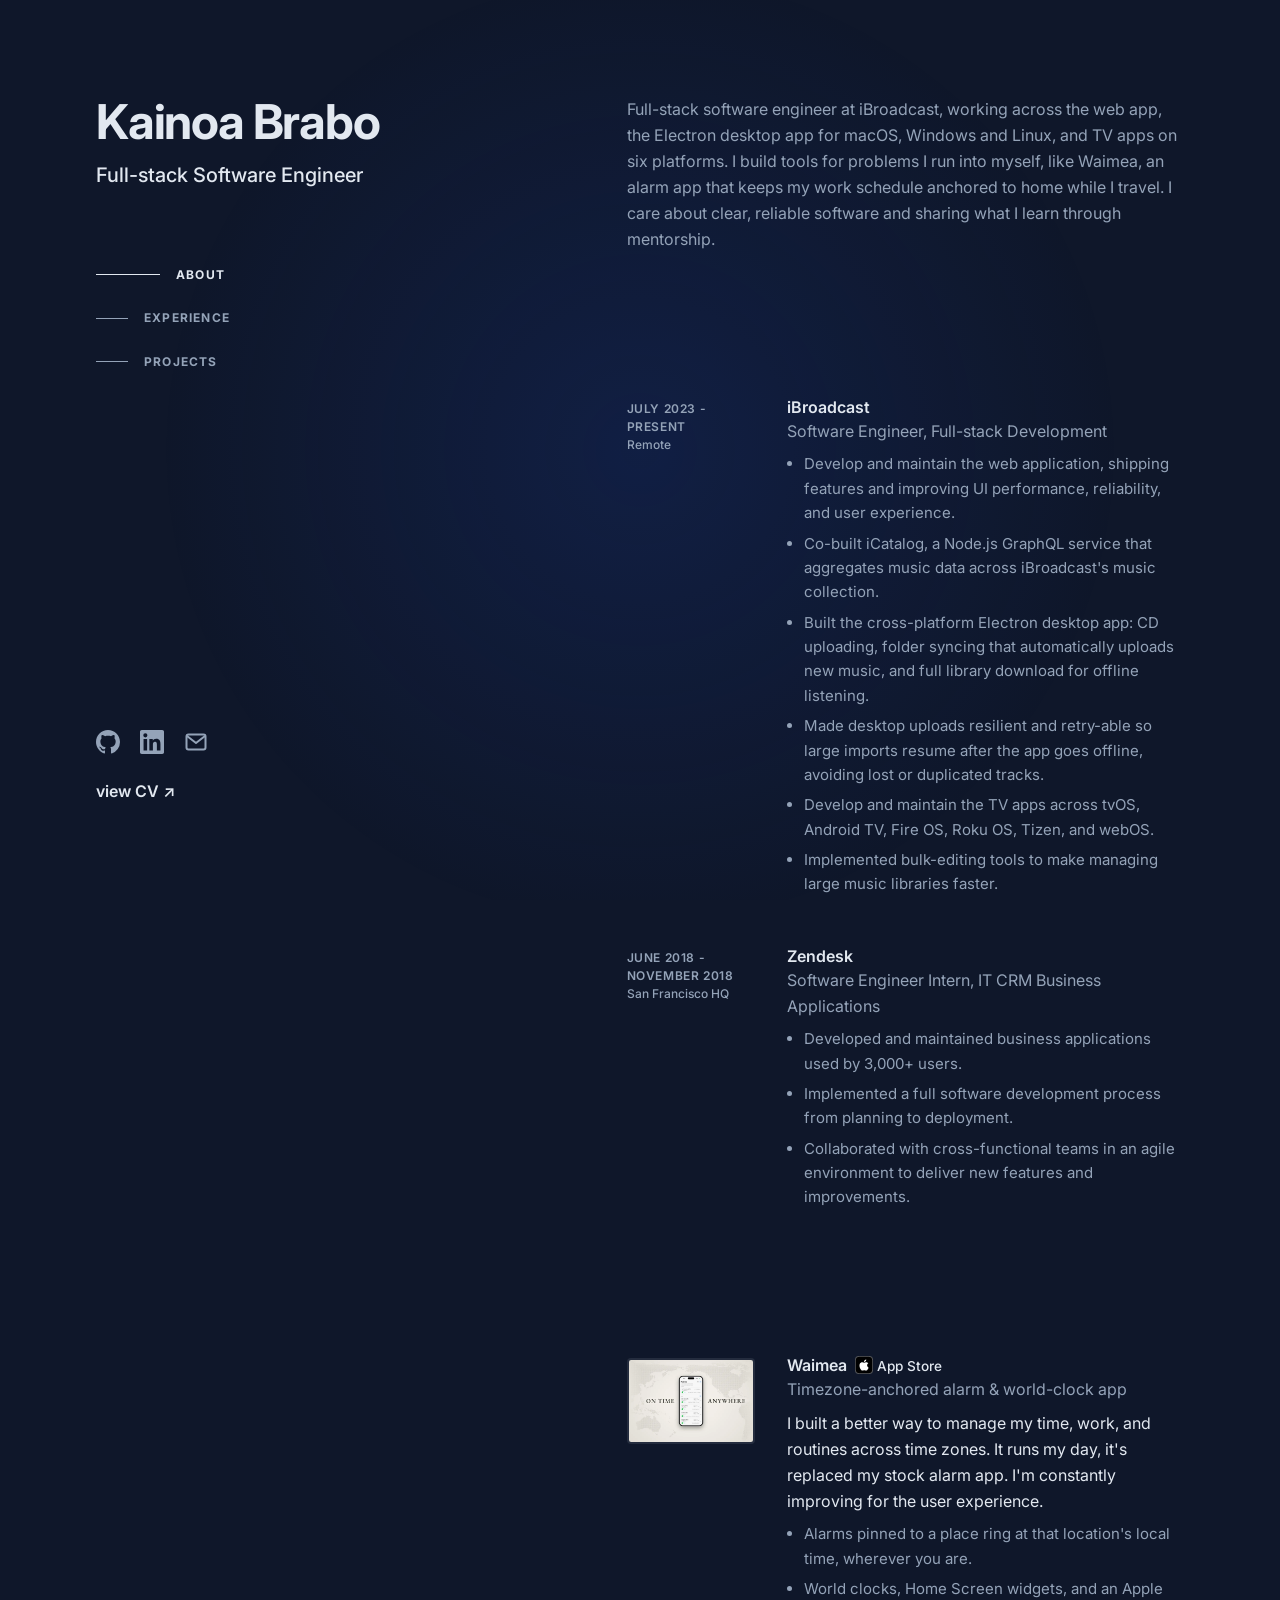
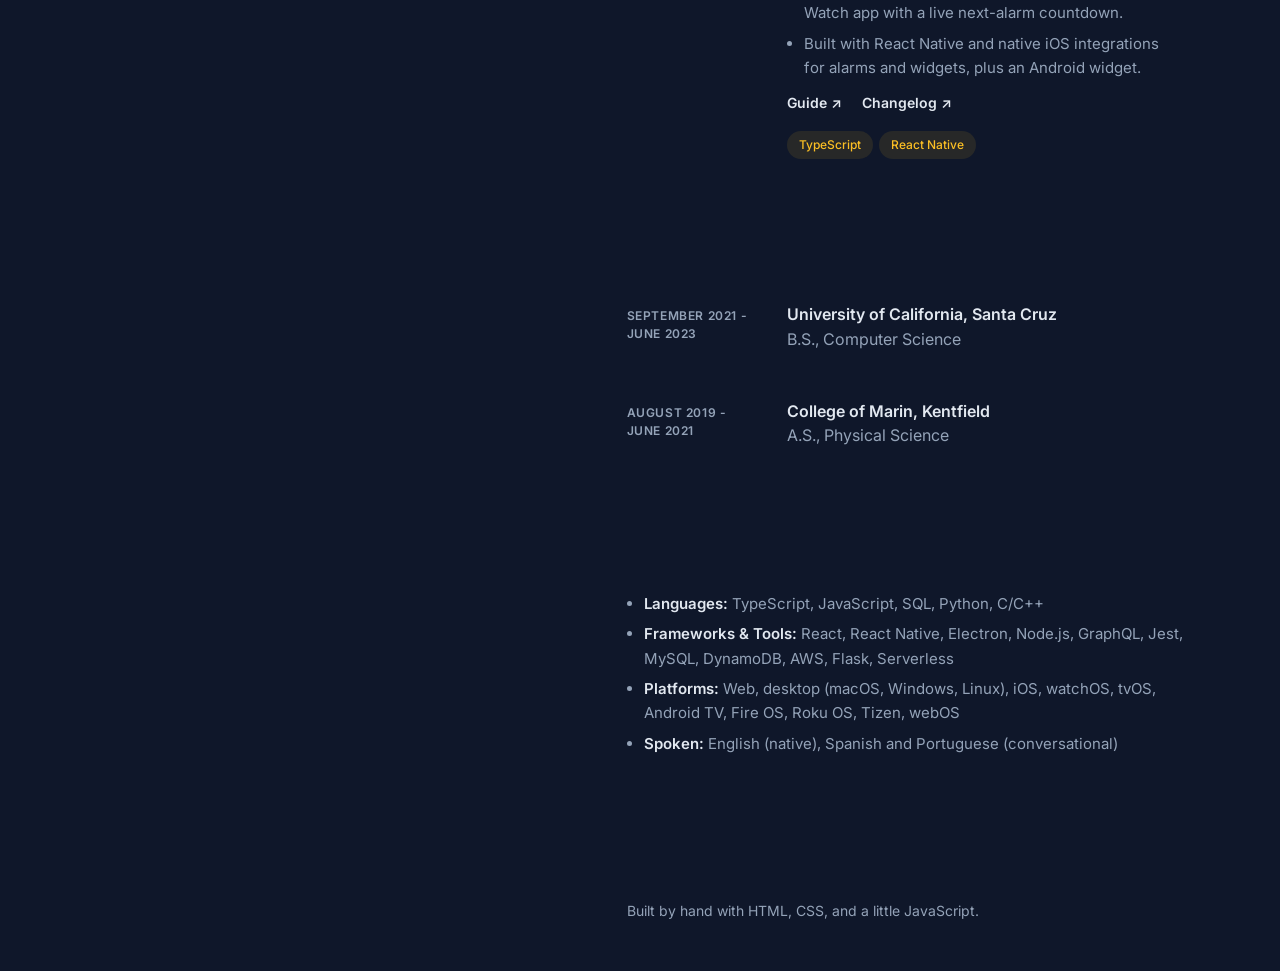
==== commit 8ade24d0: "portfolio: add iCatalog GraphQL service to iBroadcast experience" ====
--- a/index.html
+++ b/index.html
@@ -66,7 +66,7 @@
                         </a>
                     </li>
                 </ul>
-                <a class="resume-link" href="./Kainoa-Brabo-Resume.pdf">view CV <span aria-hidden="true">&#8599;</span></a>
+                <a class="resume-link" href="./Kainoa-Brabo-Resume.pdf?v=3">view CV <span aria-hidden="true">&#8599;</span></a>
             </div>
         </header>
 
@@ -86,6 +86,7 @@
                             <p class="card-role">Software Engineer, Full-stack Development</p>
                             <ul class="points">
                                 <li>Develop and maintain the web application, shipping features and improving UI performance, reliability, and user experience.</li>
+                                <li>Co-built iCatalog, a Node.js GraphQL service that aggregates music data across iBroadcast's music collection.</li>
                                 <li>Built the cross-platform Electron desktop app: CD uploading, folder syncing that automatically uploads new music, and full library download for offline listening.</li>
                                 <li>Made desktop uploads resilient and retry-able so large imports resume after the app goes offline, avoiding lost or duplicated tracks.</li>
                                 <li>Develop and maintain the TV apps across tvOS, Android TV, Fire OS, Roku OS, Tizen, and webOS.</li>
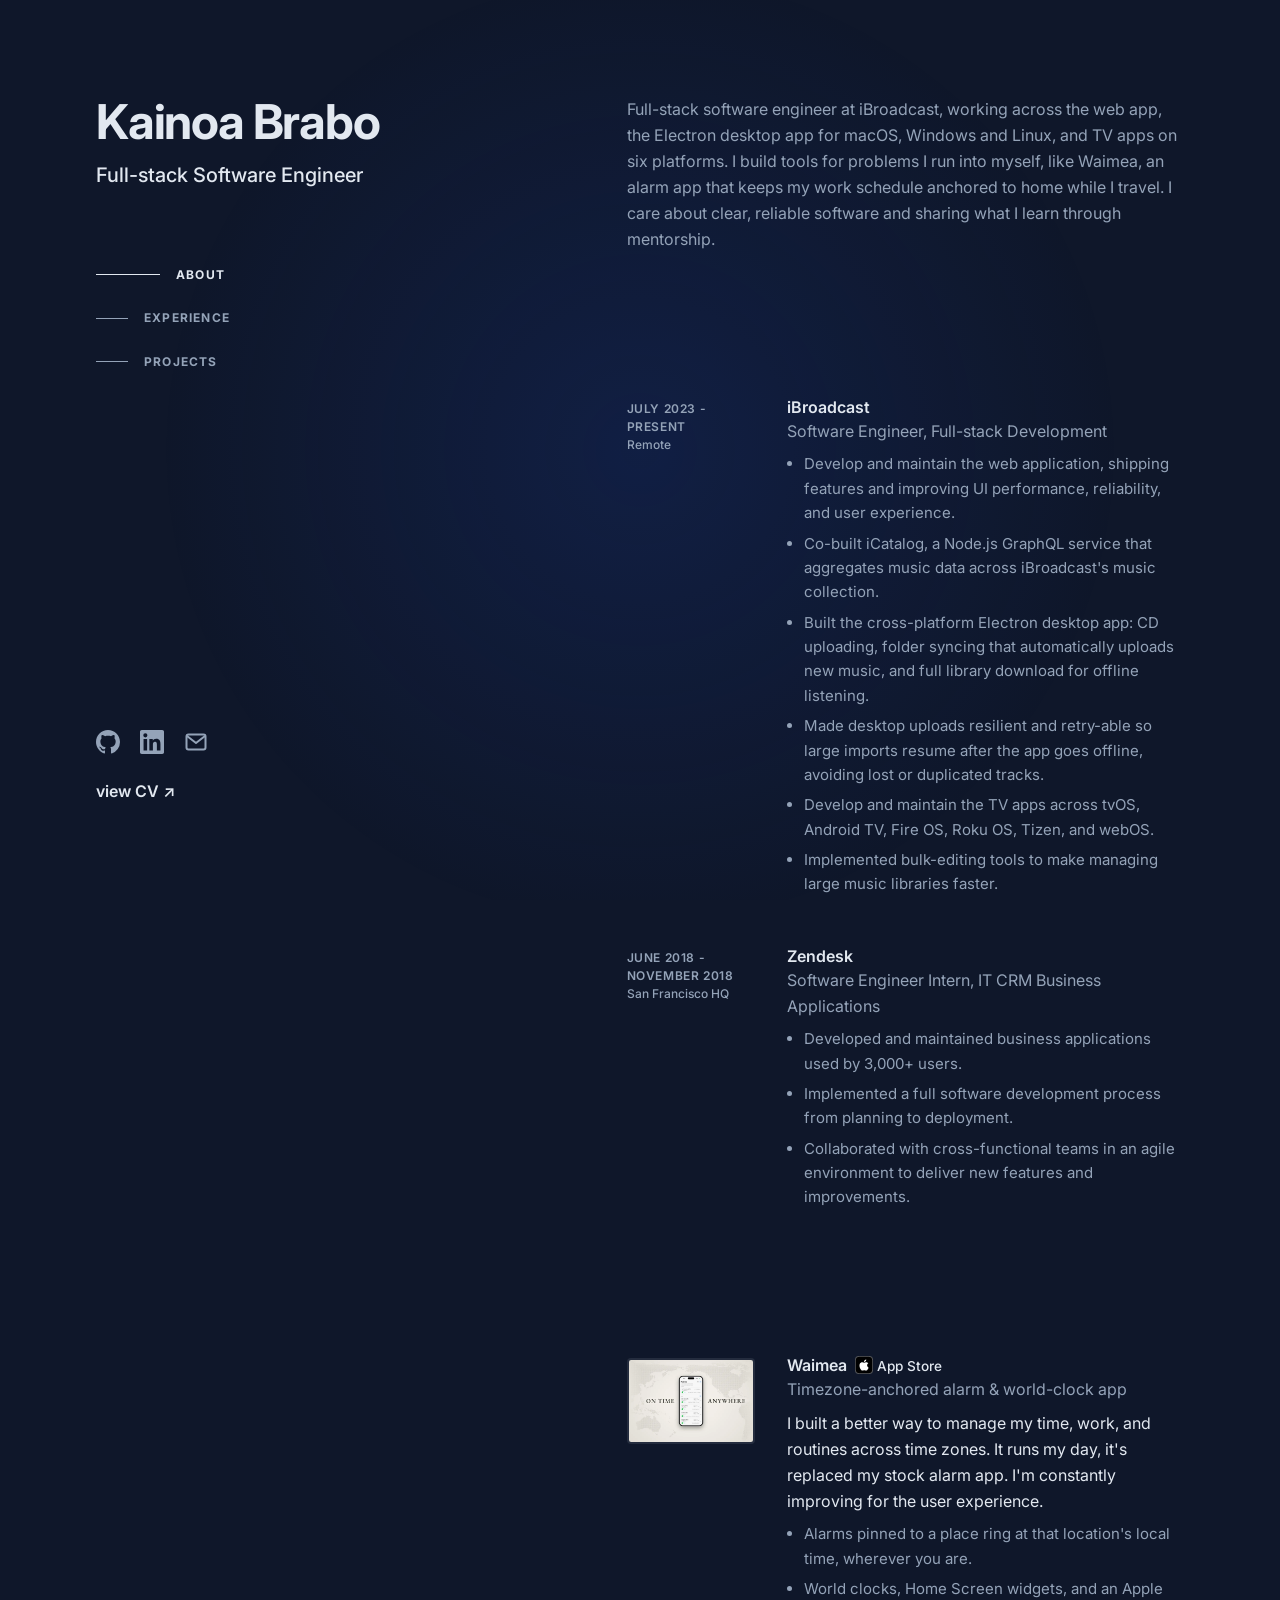
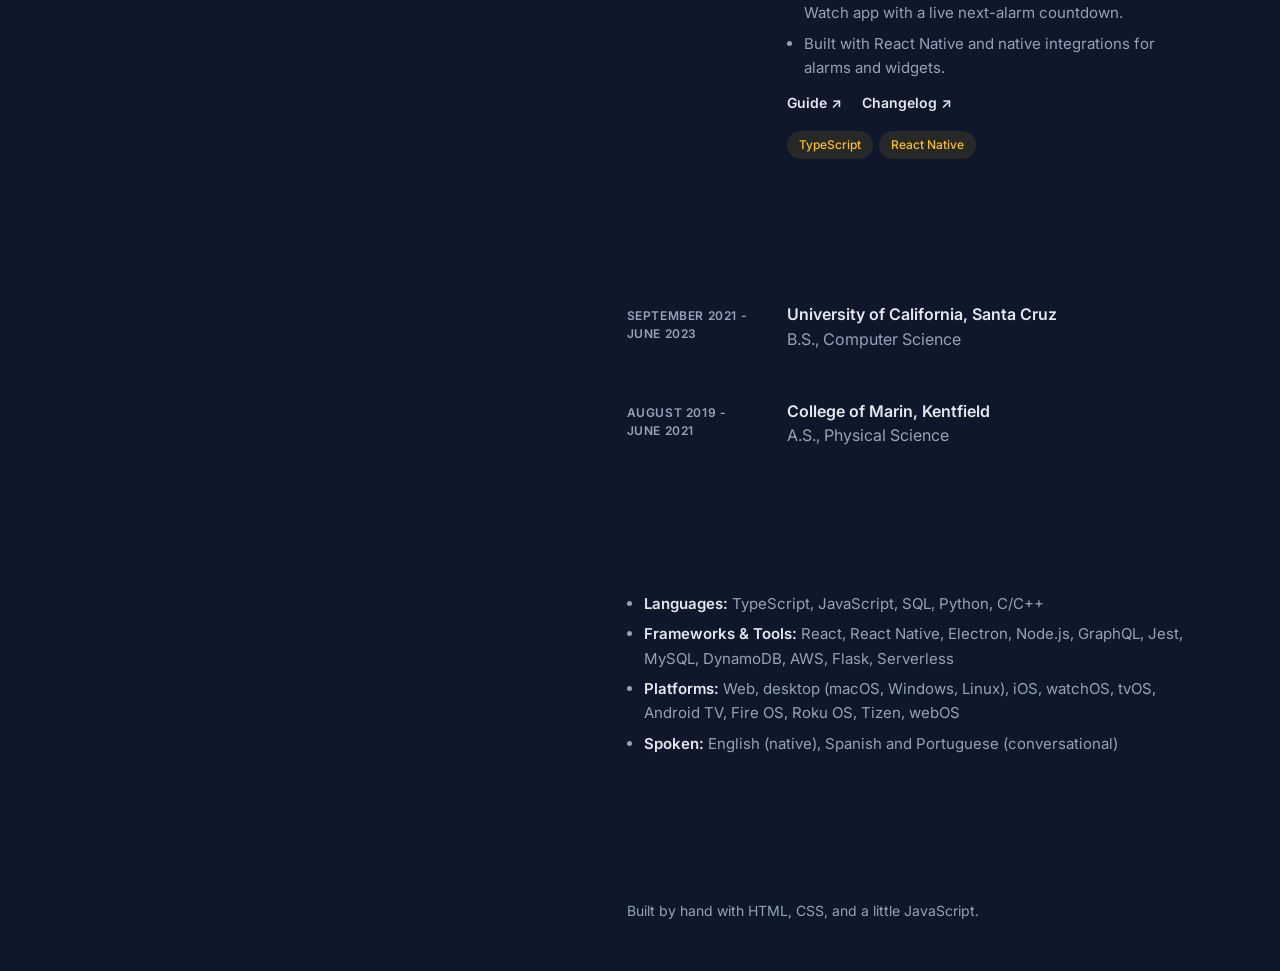
==== commit 4223a6f1: "portfolio: Waimea bullet drops iOS and the Android widget" ====
--- a/index.html
+++ b/index.html
@@ -66,7 +66,7 @@
                         </a>
                     </li>
                 </ul>
-                <a class="resume-link" href="./Kainoa-Brabo-Resume.pdf?v=3">view CV <span aria-hidden="true">&#8599;</span></a>
+                <a class="resume-link" href="./Kainoa-Brabo-Resume.pdf?v=4">view CV <span aria-hidden="true">&#8599;</span></a>
             </div>
         </header>
 
@@ -121,7 +121,7 @@
                             <ul class="points">
                                 <li>Alarms pinned to a place ring at that location's local time, wherever you are.</li>
                                 <li>World clocks, Home Screen widgets, and an Apple Watch app with a live next-alarm countdown.</li>
-                                <li>Built with React Native and native iOS integrations for alarms and widgets, plus an Android widget.</li>
+                                <li>Built with React Native and native integrations for alarms and widgets.</li>
                             </ul>
                             <p class="project-links"><a href="https://kainoabrabo.com/waimea/guide/">Guide <span aria-hidden="true">&#8599;</span></a> <a href="https://kainoabrabo.com/waimea/changelog/">Changelog <span aria-hidden="true">&#8599;</span></a></p>
                             <ul class="tags" aria-label="Technologies">
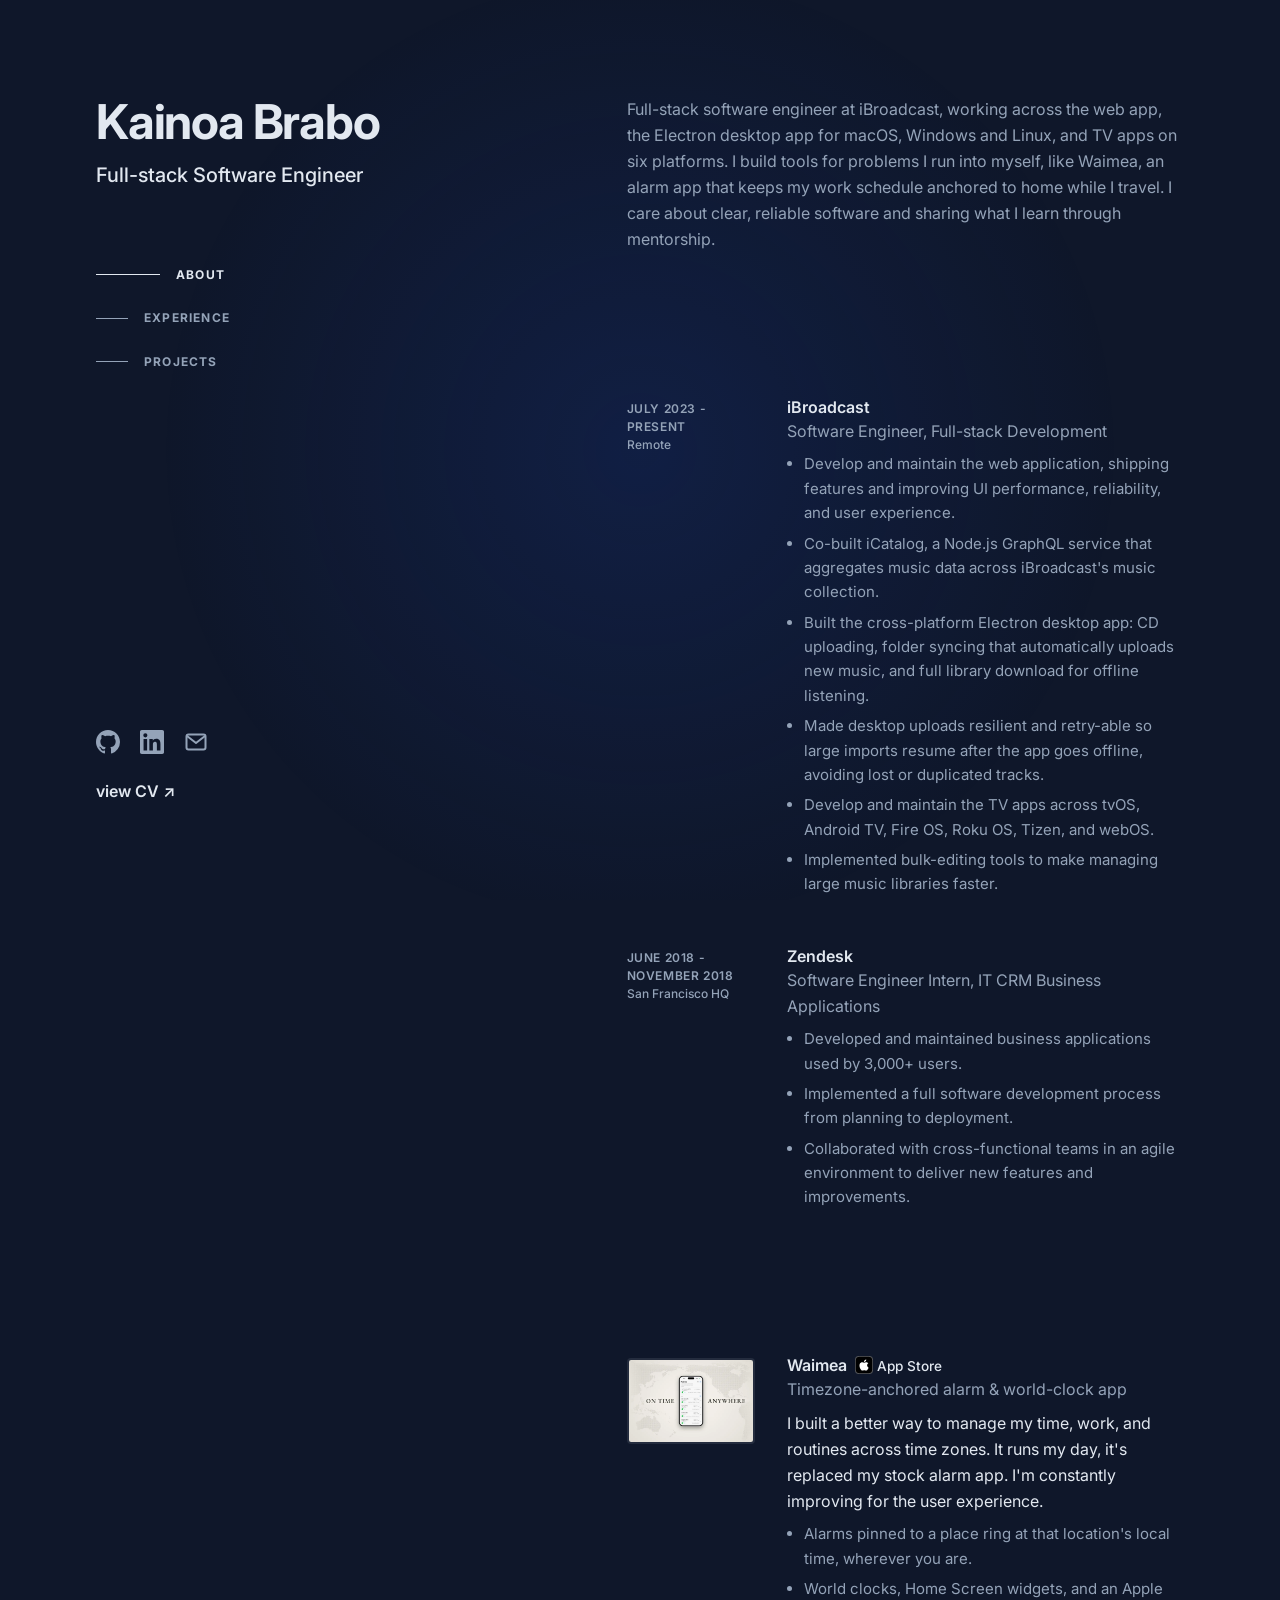
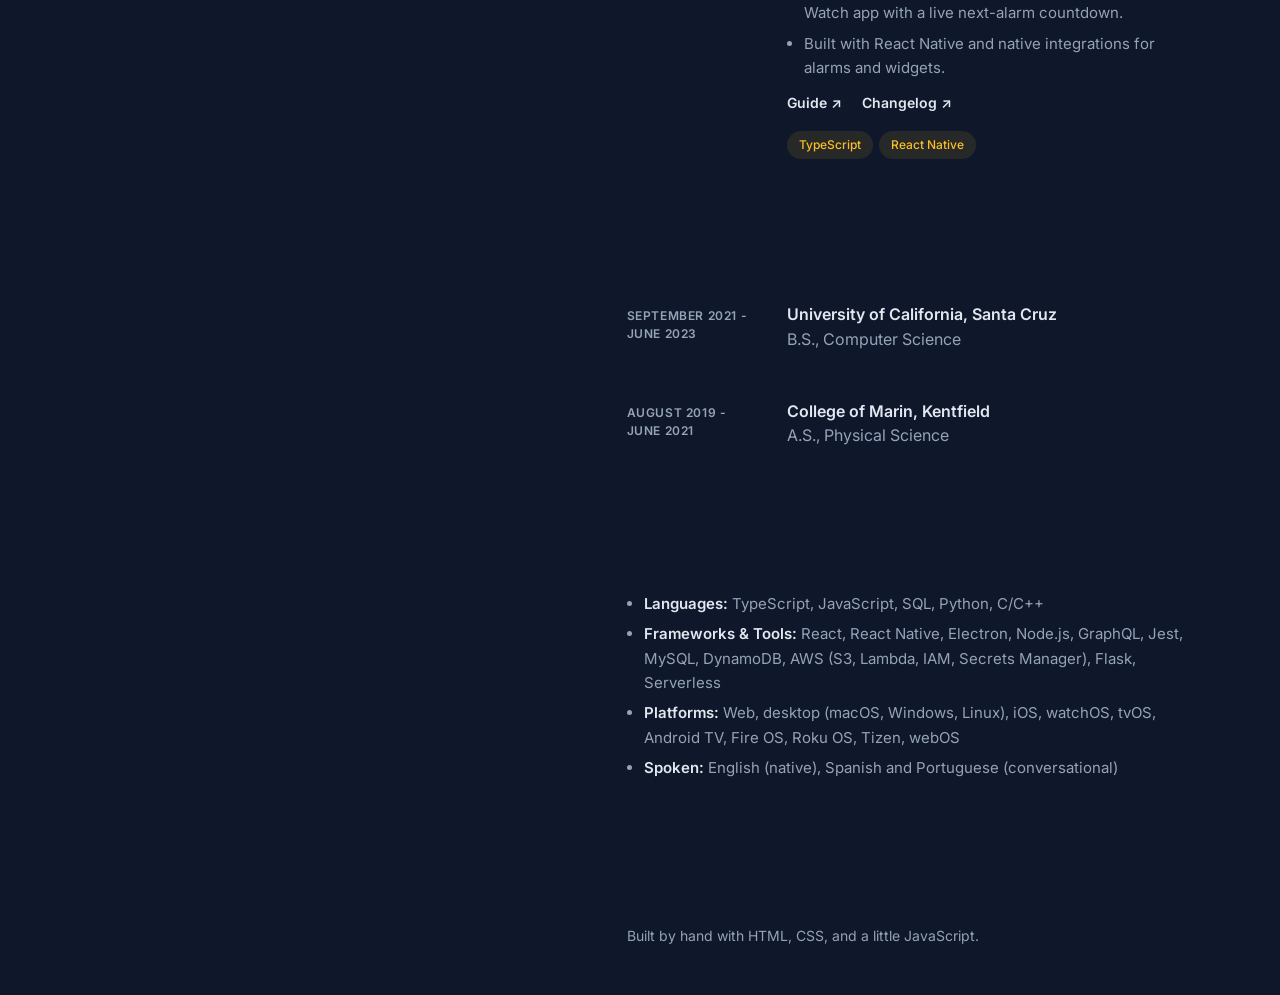
==== commit 12853fe9: "portfolio: name the AWS services in skills" ====
--- a/index.html
+++ b/index.html
@@ -66,7 +66,7 @@
                         </a>
                     </li>
                 </ul>
-                <a class="resume-link" href="./Kainoa-Brabo-Resume.pdf?v=4">view CV <span aria-hidden="true">&#8599;</span></a>
+                <a class="resume-link" href="./Kainoa-Brabo-Resume.pdf?v=5">view CV <span aria-hidden="true">&#8599;</span></a>
             </div>
         </header>
 
@@ -157,7 +157,7 @@
                 <h2 class="section-title" id="skills-title">Skills</h2>
                 <ul class="points skills">
                     <li><strong>Languages:</strong> TypeScript, JavaScript, SQL, Python, C/C++</li>
-                    <li><strong>Frameworks &amp; Tools:</strong> React, React Native, Electron, Node.js, GraphQL, Jest, MySQL, DynamoDB, AWS, Flask, Serverless</li>
+                    <li><strong>Frameworks &amp; Tools:</strong> React, React Native, Electron, Node.js, GraphQL, Jest, MySQL, DynamoDB, AWS (S3, Lambda, IAM, Secrets Manager), Flask, Serverless</li>
                     <li><strong>Platforms:</strong> Web, desktop (macOS, Windows, Linux), iOS, watchOS, tvOS, Android TV, Fire OS, Roku OS, Tizen, webOS</li>
                     <li><strong>Spoken:</strong> English (native), Spanish and Portuguese (conversational)</li>
                 </ul>
